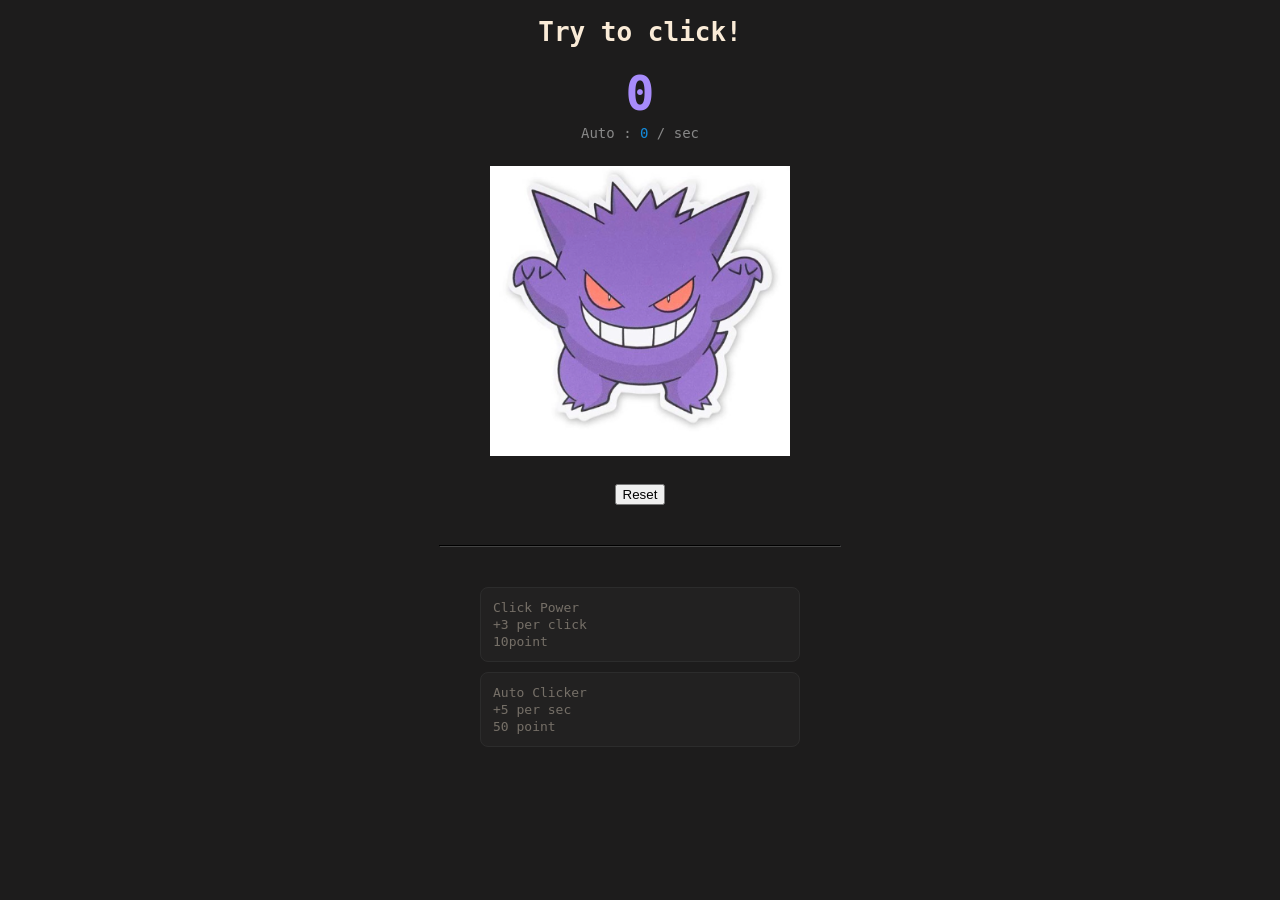
==== game_clicker/index.html @ 7e386078 "pokemon click, now can play demo" ====
<!doctype html>
<html lang="en">
  <head>
    <meta charset="UTF-8" />
    <meta name="viewport" content="width=device-width, initial-scale=1.0" />
    <title>My Clicker</title>
    <link rel="stylesheet" href="style.css" />
  </head>
  <body>
    <h1>Try to click!</h1>

    <div id="stats">
      <p id="score">0</p>
      <p id="auto-info">Auto : <span id="auto">0</span> / sec</p>
    </div>

    <div id="click-area">
      <button id="clickerpic">
        <img id="clickerpic-img" src="img/gengar01.png" alt="gengar1" />
      </button>
    </div>

    <div id="layout-btn">
      <button id="reset">Reset</button>
    </div>

<hr>

    <div class="upgrade-list">
      <button class="upgrade-item" id="upgrade">
        <span class="item-name">Click Power</span>
        <span class="item-desc">+3 per click</span>
        <span class="item-cost"><span id="cost">10 </span>point</span>
      </button>

      <button class="upgrade-item" id="buy-auto">
        <span class="item-name">Auto Clicker</span>
        <span class="item-desc">+5 per sec</span>
        <span class="item-cost"><span id="auto-cost">50</span> point</span>
      </button>
    </div>

    <script src="script.js"></script>
  </body>
</html>
---- game_clicker/style.css ----
body {
  text-align: center;
  font-family: monospace;
  background-color: rgb(29, 28, 28);
  color: antiquewhite;
  
}


#clickerpic {
  width: 300px;
  height: 300px;
  border: none;
  background: none;
  padding: 0;
  cursor: pointer;
}

#clickerpic-img {
  width: 100%;
  height: 100%;
  object-fit: contain;
  display: block;
  user-select: none;
  -webkit-user-drag: none;
}

#click-area {
    position: relative;
    display: inline-block;
}

.float-num {
    position: absolute;
    pointer-events: none;
    font-weight: 600;
    font-size: 20px;
    color: rgb(232, 222, 222);
    background-color: #5bdc2d;
    animation: floatUp 1.2s ease-out forwards;
}

@keyframes floatUp {
    from { transform: translateY(0); opacity: 1;}
    to { transform: translateY(-60px);opacity: 0;}
}

#layout-btn {
  margin-top: 20px;
  display: flex;
  gap: 10px;
  justify-content: center;
}


#stats {
  margin-bottom: 20px;
}

#score {
  font-size: 48px;
  font-weight: bold;
  margin: 0;
  color: #a78bfa;
}


#auto-info {
  margin: 4px 0 0;
  color: #888;
  font-size: 14px;
}

#auto {
    color: #138bdc;
}


/* upgrade list */

.upgrade-list {
  display: flex;
  flex-direction: column;
  gap: 10px;
  max-width: 320px;
  margin: 20px auto;
}

.upgrade-item {
  display: flex;
  flex-direction: column;
  align-items: flex-start;
  gap: 2px;
  padding: 12px;
  background: #2a2a2a;
  border: 1px solid #444;
  border-radius: 8px;
  color: inherit;
  font: inherit;
  cursor: pointer;
  text-align: left;
}

.upgrade-item:hover:not(:disabled) {
  border-color: #a78bfa;
}

.upgrade-item:disabled {
  opacity: 0.4;
  cursor: not-allowed;
}

hr {
  margin: 40px auto;
  max-width: 400px;
  border-color: #444;
}
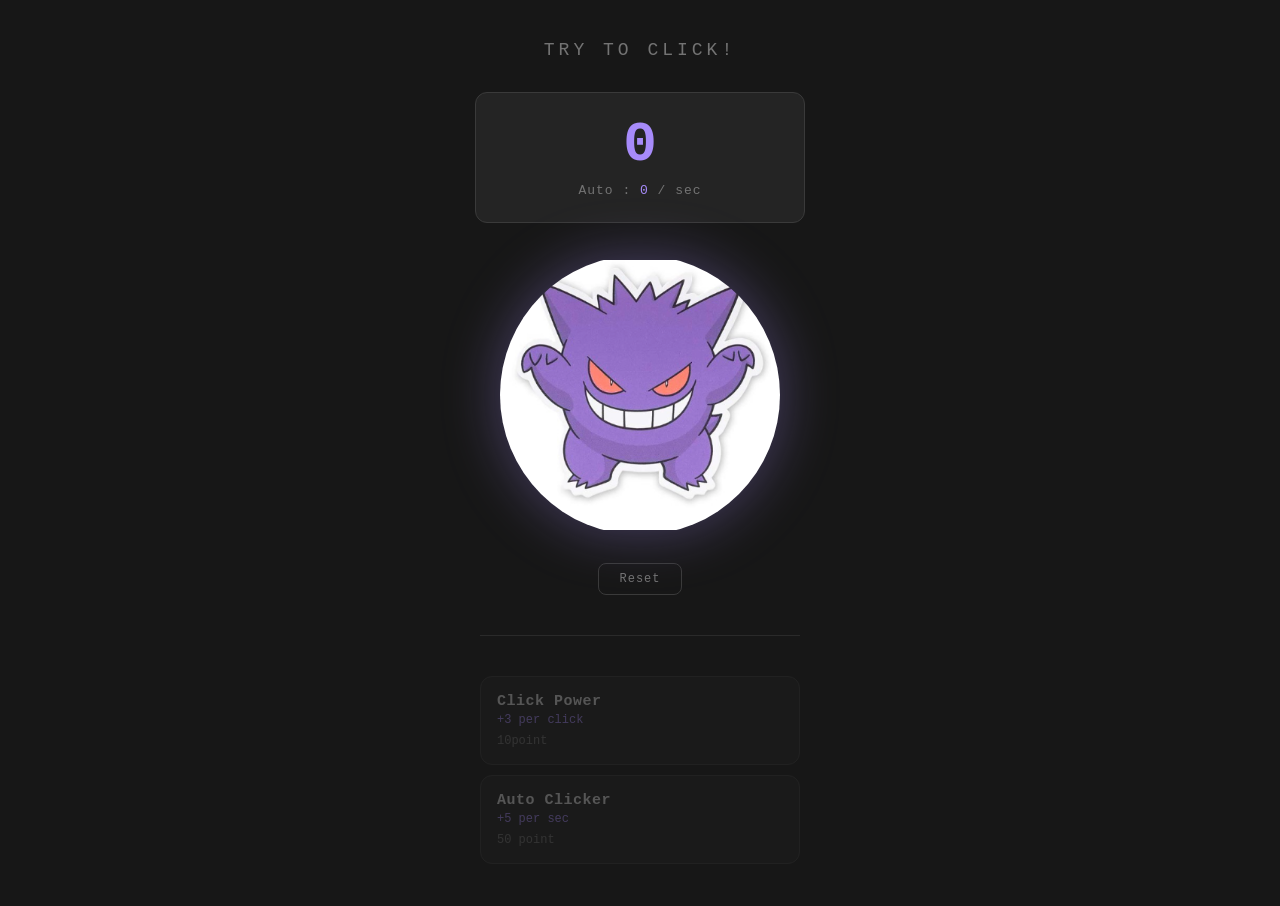
==== commit 717cae5c: "edit box border" ====
--- a/game_clicker/index.html
+++ b/game_clicker/index.html
@@ -30,7 +30,7 @@
       <button class="upgrade-item" id="upgrade">
         <span class="item-name">Click Power</span>
         <span class="item-desc">+3 per click</span>
-        <span class="item-cost"><span id="cost">10 </span>point</span>
+        <span class="item-cost"><span id="cost">10</span>point</span>
       </button>
 
       <button class="upgrade-item" id="buy-auto">
--- a/game_clicker/style.css
+++ b/game_clicker/style.css
@@ -1,19 +1,70 @@
 body {
   text-align: center;
   font-family: monospace;
-  background-color: rgb(29, 28, 28);
-  color: antiquewhite;
-  
+  background: #171717;
+  color: #e5e5e5;
+  margin: 0;
+  padding: 40px 20px;
 }
 
+h1 {
+  font-size: 18px;
+  font-weight: 400;
+  letter-spacing: 4px;
+  text-transform: uppercase;
+  color: #737373;
+  margin: 0 0 32px;
+}
+
+/* stats */
+
+#stats {
+  background: #242424;
+  border: 1px solid #3a3a3a;
+  border-radius: 12px;
+  padding: 24px;
+  max-width: 280px;
+  margin: 0 auto 32px;
+}
+
+#score {
+  font-size: 56px;
+  font-weight: bold;
+  line-height: 1;
+  margin: 0;
+  color: #a78bfa;
+}
+
+#auto-info {
+  margin: 10px 0 0;
+  color: #737373;
+  font-size: 13px;
+  letter-spacing: 1px;
+}
+
+#auto {
+  color: #a78bfa;
+}
+
+/* clicker */
+
+#click-area {
+  position: relative;
+  display: inline-block;
+}
 
 #clickerpic {
-  width: 300px;
-  height: 300px;
+  width: 280px;
+  height: 280px;
   border: none;
   background: none;
   padding: 0;
   cursor: pointer;
+  transition: transform 0.1s ease;
+}
+
+#clickerpic:active {
+  transform: scale(0.94);
 }
 
 #clickerpic-img {
@@ -23,58 +74,58 @@
   display: block;
   user-select: none;
   -webkit-user-drag: none;
-}
-
-#click-area {
-    position: relative;
-    display: inline-block;
+  filter: drop-shadow(0 0 28px rgba(167, 139, 250, 0.35));
+  border-radius: 100%;
 }
 
 .float-num {
-    position: absolute;
-    pointer-events: none;
-    font-weight: 600;
-    font-size: 20px;
-    color: rgb(232, 222, 222);
-    background-color: #5bdc2d;
-    animation: floatUp 1.2s ease-out forwards;
+  position: absolute;
+  pointer-events: none;
+  font-weight: 700;
+  font-size: 20px;
+  color: #a78bfa;
+  text-shadow: 0 0 8px rgba(167, 139, 250, 0.6);
+  animation: floatUp 1.2s ease-out forwards;
 }
 
 @keyframes floatUp {
-    from { transform: translateY(0); opacity: 1;}
-    to { transform: translateY(-60px);opacity: 0;}
+  from { transform: translateY(0); opacity: 1; }
+  to   { transform: translateY(-70px); opacity: 0; }
 }
 
+/* buttons */
+
 #layout-btn {
-  margin-top: 20px;
+  margin-top: 24px;
   display: flex;
   gap: 10px;
   justify-content: center;
 }
 
-
-#stats {
-  margin-bottom: 20px;
+#reset {
+  padding: 8px 20px;
+  background: none;
+  border: 1px solid #3a3a3a;
+  border-radius: 8px;
+  color: #737373;
+  font: inherit;
+  font-size: 12px;
+  letter-spacing: 1px;
+  cursor: pointer;
+  transition: all 0.15s ease;
 }
 
-#score {
-  font-size: 48px;
-  font-weight: bold;
-  margin: 0;
-  color: #a78bfa;
+#reset:hover {
+  border-color: #737373;
+  color: #e5e5e5;
 }
 
-
-#auto-info {
-  margin: 4px 0 0;
-  color: #888;
-  font-size: 14px;
+hr {
+  margin: 40px auto;
+  max-width: 320px;
+  border: none;
+  border-top: 1px solid #2a2a2a;
 }
-
-#auto {
-    color: #138bdc;
-}
-
 
 /* upgrade list */
 
@@ -83,35 +134,52 @@
   flex-direction: column;
   gap: 10px;
   max-width: 320px;
-  margin: 20px auto;
+  margin: 0 auto;
 }
 
 .upgrade-item {
   display: flex;
   flex-direction: column;
   align-items: flex-start;
-  gap: 2px;
-  padding: 12px;
-  background: #2a2a2a;
-  border: 1px solid #444;
-  border-radius: 8px;
+  gap: 3px;
+  padding: 16px;
+  background: #242424;
+  border: 1px solid #3a3a3a;
+  border-radius: 12px;
   color: inherit;
   font: inherit;
+  text-align: left;
   cursor: pointer;
-  text-align: left;
+  transition: all 0.15s ease;
 }
 
 .upgrade-item:hover:not(:disabled) {
   border-color: #a78bfa;
+  background: #2a2a2a;
+}
+
+.upgrade-item:active:not(:disabled) {
+  transform: scale(0.98);
 }
 
 .upgrade-item:disabled {
-  opacity: 0.4;
+  opacity: 0.3;
   cursor: not-allowed;
 }
 
-hr {
-  margin: 40px auto;
-  max-width: 400px;
-  border-color: #444;
+.item-name {
+  font-size: 15px;
+  font-weight: 700;
+  letter-spacing: 0.5px;
+}
+
+.item-desc {
+  font-size: 12px;
+  color: #a78bfa;
+}
+
+.item-cost {
+  font-size: 12px;
+  color: #737373;
+  margin-top: 4px;
 }
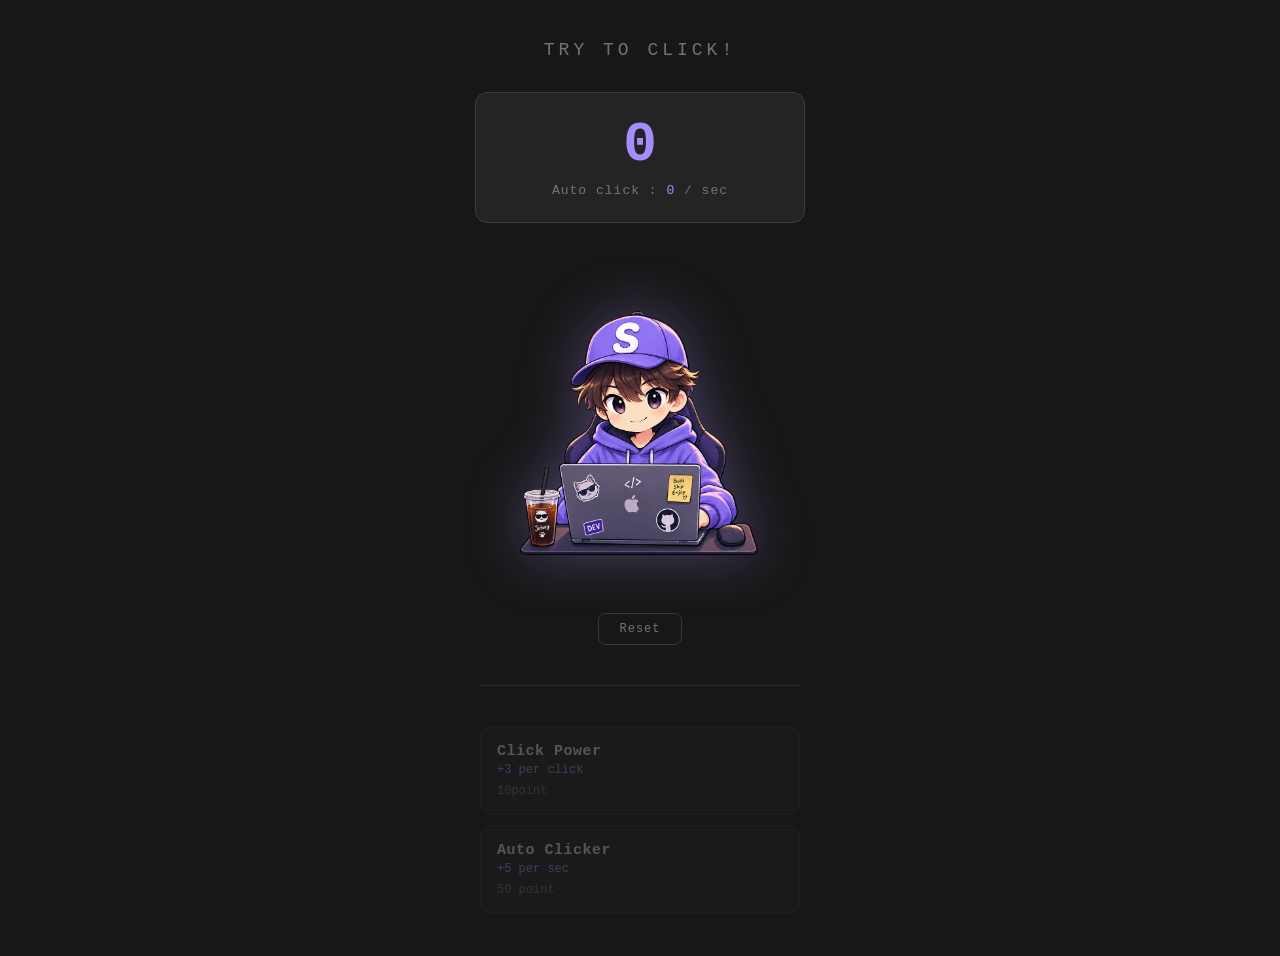
==== commit 3e6cf9b7: "use myOwn img" ====
--- a/game_clicker/index.html
+++ b/game_clicker/index.html
@@ -11,12 +11,12 @@
 
     <div id="stats">
       <p id="score">0</p>
-      <p id="auto-info">Auto : <span id="auto">0</span> / sec</p>
+      <p id="auto-info">Auto click : <span id="auto">0</span> / sec</p>
     </div>
 
     <div id="click-area">
       <button id="clickerpic">
-        <img id="clickerpic-img" src="img/gengar01.png" alt="gengar1" />
+        <img id="clickerpic-img" src="img/s1.png" alt="gengar1" />
       </button>
     </div>
 
--- a/game_clicker/style.css
+++ b/game_clicker/style.css
@@ -54,8 +54,8 @@
 }
 
 #clickerpic {
-  width: 280px;
-  height: 280px;
+  width: 260px;
+  height: 330px;
   border: none;
   background: none;
   padding: 0;
@@ -75,7 +75,7 @@
   user-select: none;
   -webkit-user-drag: none;
   filter: drop-shadow(0 0 28px rgba(167, 139, 250, 0.35));
-  border-radius: 100%;
+  border-radius: 15%;
 }
 
 .float-num {
@@ -83,7 +83,7 @@
   pointer-events: none;
   font-weight: 700;
   font-size: 20px;
-  color: #a78bfa;
+  color: #2eea4a;
   text-shadow: 0 0 8px rgba(167, 139, 250, 0.6);
   animation: floatUp 1.2s ease-out forwards;
 }
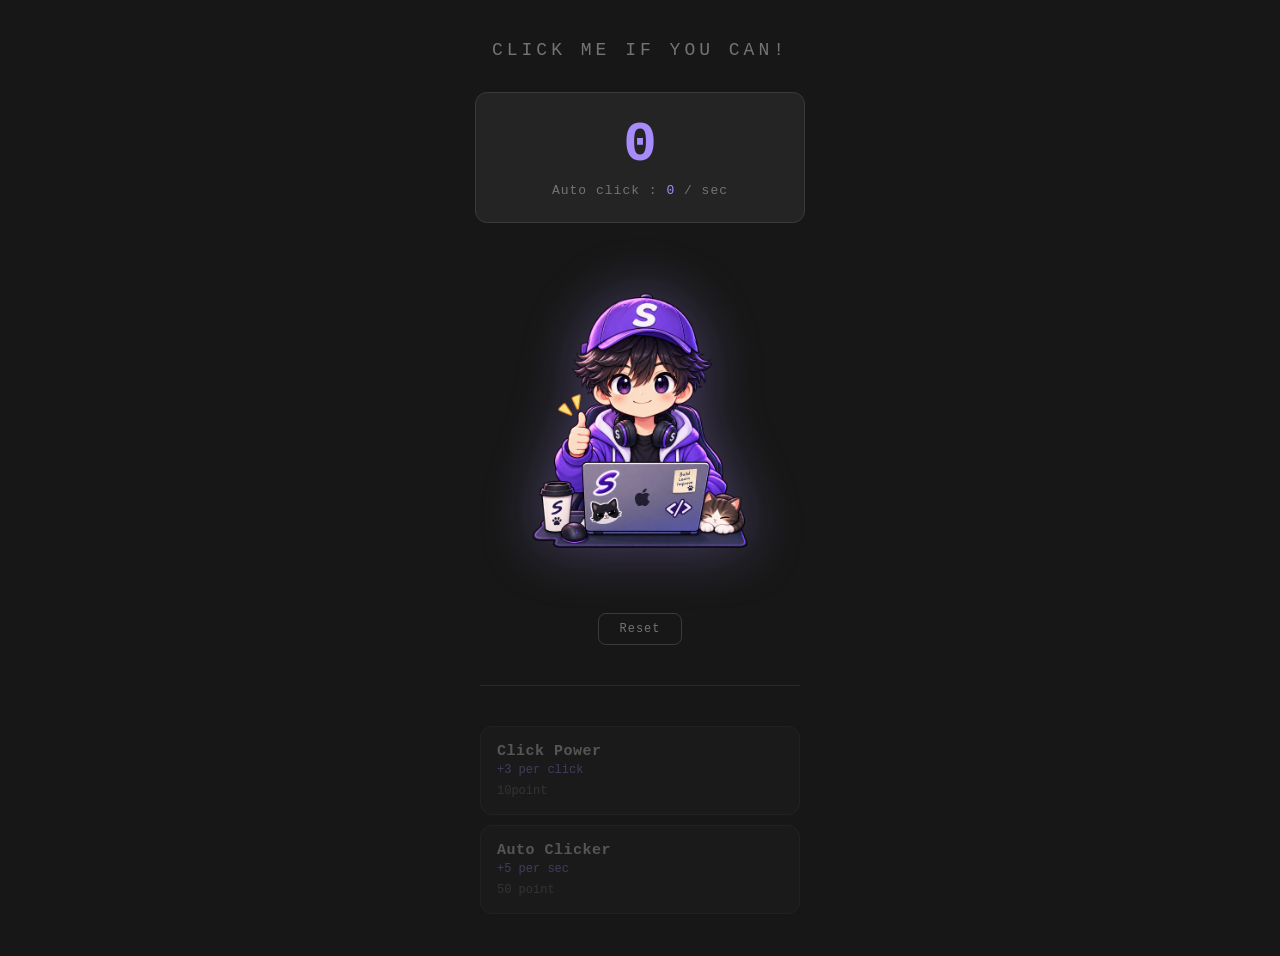
==== commit 26a42893: "edit function" ====
--- a/game_clicker/index.html
+++ b/game_clicker/index.html
@@ -7,7 +7,7 @@
     <link rel="stylesheet" href="style.css" />
   </head>
   <body>
-    <h1>Try to click!</h1>
+    <h1>click me if you can!</h1>
 
     <div id="stats">
       <p id="score">0</p>
@@ -16,7 +16,7 @@
 
     <div id="click-area">
       <button id="clickerpic">
-        <img id="clickerpic-img" src="img/s1.png" alt="gengar1" />
+        <img id="clickerpic-img" src="img/s0.png" alt="gengar1" />
       </button>
     </div>
 
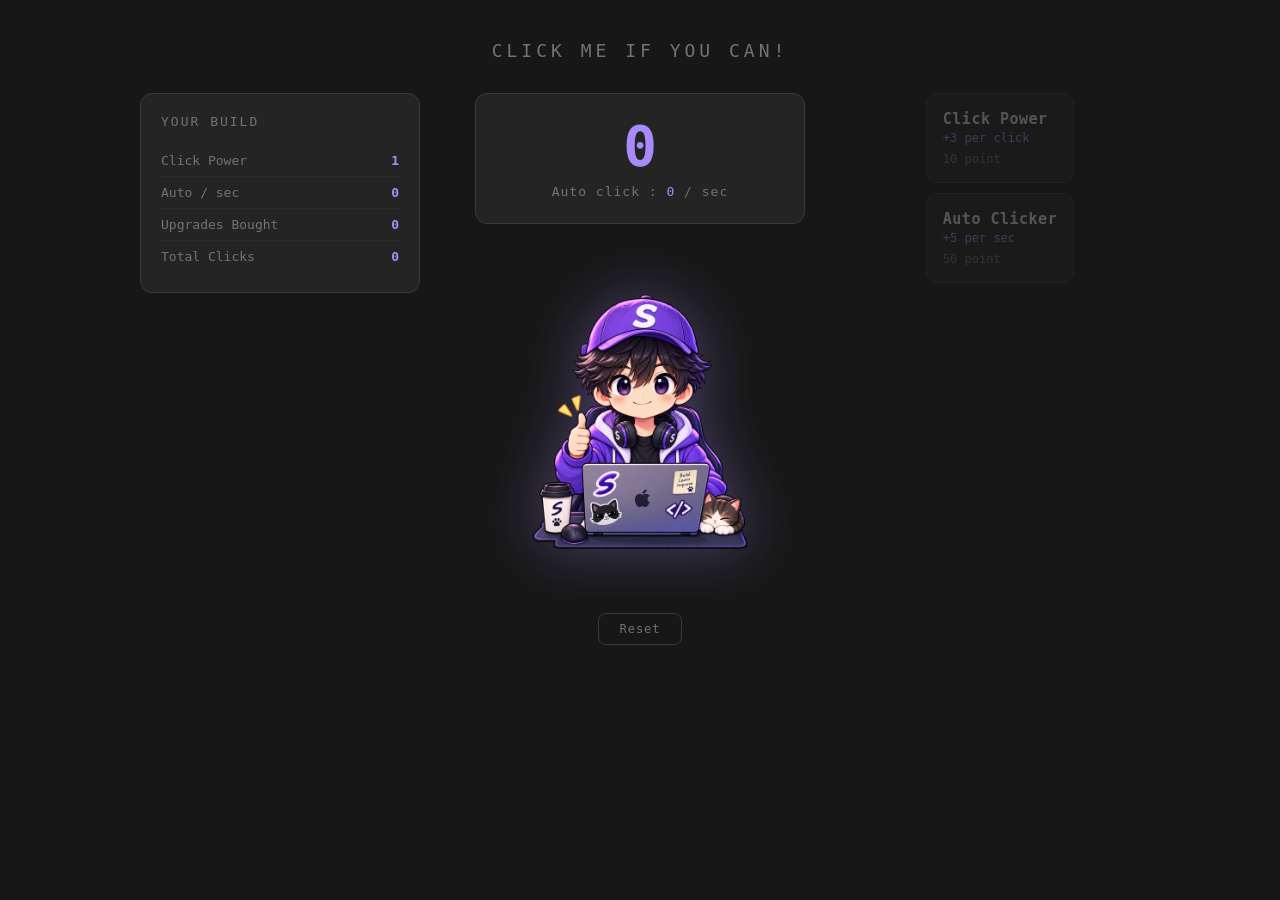
==== commit 43d5944b: "grid layout" ====
--- a/game_clicker/index.html
+++ b/game_clicker/index.html
@@ -9,35 +9,53 @@
   <body>
     <h1>click me if you can!</h1>
 
-    <div id="stats">
-      <p id="score">0</p>
-      <p id="auto-info">Auto click : <span id="auto">0</span> / sec</p>
-    </div>
+    <div class="game-wrap">
+      <div class="stat-panel">
+        <h2>Your Build</h2>
+        <div class="stat-row">
+          <span>Click Power</span><span id="stat-power">1</span>
+        </div>
+        <div class="stat-row">
+          <span>Auto / sec</span><span id="stat-auto">0</span>
+        </div>
+        <div class="stat-row">
+          <span>Upgrades Bought</span><span id="stat-bought">0</span>
+        </div>
+        <div class="stat-row">
+          <span>Total Clicks</span><span id="stat-clicks">0</span>
+        </div>
+      </div>
 
-    <div id="click-area">
-      <button id="clickerpic">
-        <img id="clickerpic-img" src="img/s0.png" alt="gengar1" />
-      </button>
-    </div>
+      <div class="center-col">
+        <div id="stats">
+          <p id="score">0</p>
+          <p id="auto-info">Auto click : <span id="auto">0</span> / sec</p>
+        </div>
 
-    <div id="layout-btn">
-      <button id="reset">Reset</button>
-    </div>
+        <div id="click-area">
+          <button id="clickerpic">
+            <img id="clickerpic-img" src="img/s0.png" alt="dev" />
+          </button>
+        </div>
 
-<hr>
+        <div id="layout-btn">
+          <button id="reset">Reset</button>
+        </div>
+      </div>
 
-    <div class="upgrade-list">
-      <button class="upgrade-item" id="upgrade">
-        <span class="item-name">Click Power</span>
-        <span class="item-desc">+3 per click</span>
-        <span class="item-cost"><span id="cost">10</span>point</span>
-      </button>
+      <div class="upgrade-list">
+        <button class="upgrade-item" id="upgrade">
+          <span class="item-name">Click Power</span>
+          <span class="item-desc">+3 per click</span>
+          <span class="item-cost"><span id="cost">10</span> point</span>
+        </button>
 
-      <button class="upgrade-item" id="buy-auto">
-        <span class="item-name">Auto Clicker</span>
-        <span class="item-desc">+5 per sec</span>
-        <span class="item-cost"><span id="auto-cost">50</span> point</span>
-      </button>
+        <button class="upgrade-item" id="buy-auto">
+          <span class="item-name">Auto Clicker</span>
+          <span class="item-desc">+5 per sec</span>
+          <span class="item-cost"><span id="auto-cost">50</span> point</span>
+        </button>
+      </div>
     </div>
 
     <script src="script.js"></script>
--- a/game_clicker/style.css
+++ b/game_clicker/style.css
@@ -182,4 +182,57 @@
   font-size: 12px;
   color: #737373;
   margin-top: 4px;
+}
+
+/*  จัดกล่อง stat ปุ่มreset รูป */
+.game-wrap {
+  display: grid;
+  grid-template-columns: 1fr 1.4fr 1fr;
+  gap: 24px;
+  max-width: 1000px;
+  margin: 0 auto;
+  align-items: start;
+}
+
+@media (max-width: 800px) {
+  .game-wrap { grid-template-columns: 1fr; }
+}
+
+.stat-panel {
+  background: #242424;
+  border: 1px solid #3a3a3a;
+  border-radius: 12px;
+  padding: 20px;
+  text-align: left;
+}
+
+.stat-panel h2 {
+  font-size: 13px;
+  font-weight: 400;
+  letter-spacing: 2px;
+  text-transform: uppercase;
+  color: #737373;
+  margin: 0 0 16px;
+}
+
+.stat-row {
+  display: flex;
+  justify-content: space-between;
+  padding: 8px 0;
+  border-bottom: 1px solid #2a2a2a;
+  font-size: 13px;
+  color: #737373;
+}
+
+.stat-row:last-child {
+  border-bottom: none;
+}
+
+.stat-row span:last-child {
+  color: #a78bfa;
+  font-weight: 700;
+}
+
+.upgrade-list {
+  max-width: none;
 }
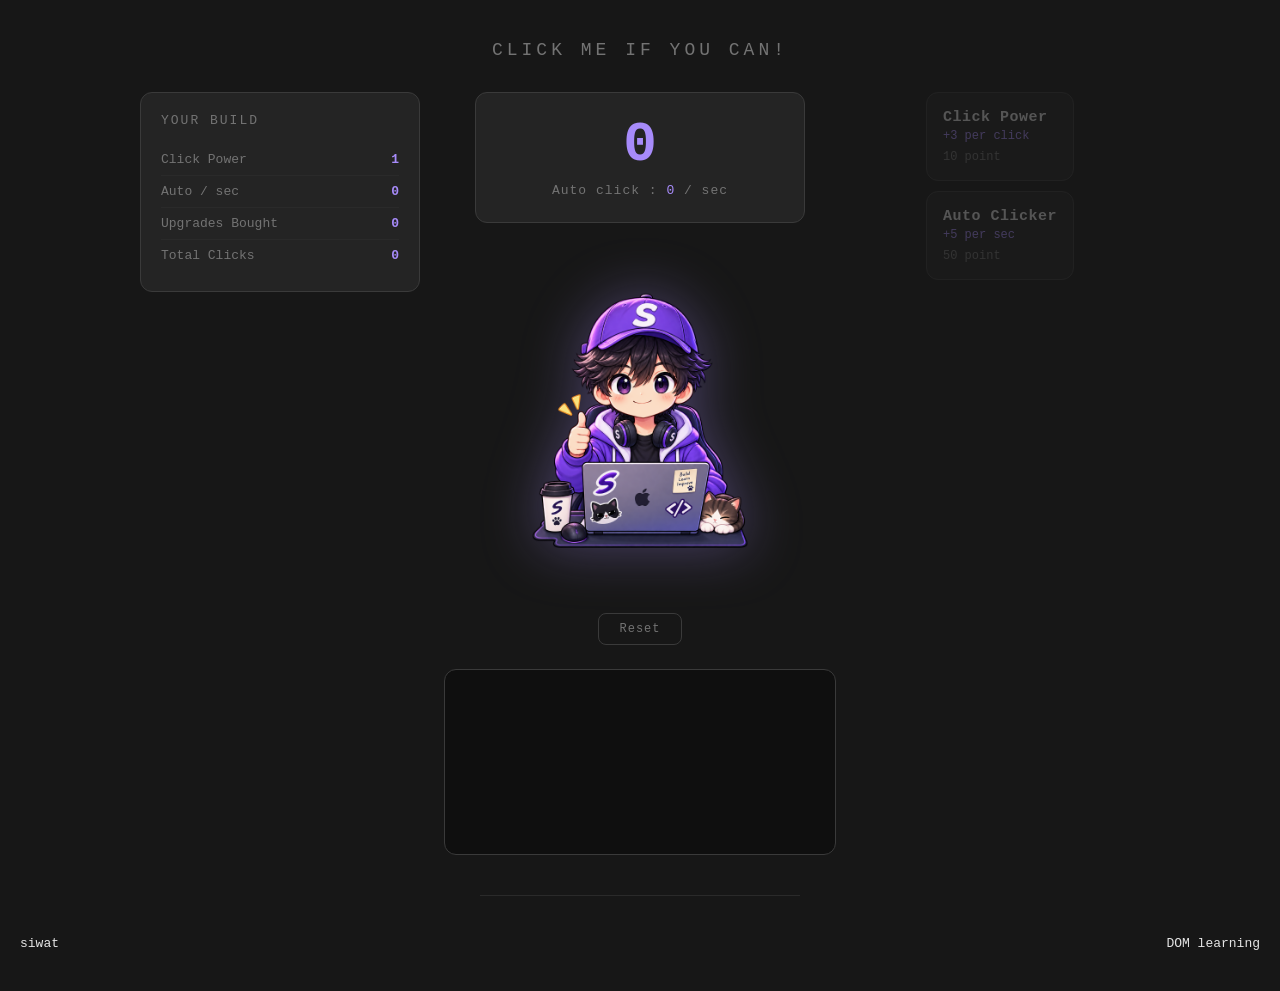
==== commit cfc4411b: "footer add" ====
--- a/game_clicker/index.html
+++ b/game_clicker/index.html
@@ -41,6 +41,8 @@
         <div id="layout-btn">
           <button id="reset">Reset</button>
         </div>
+
+        <div id="terminal"></div>
       </div>
 
       <div class="upgrade-list">
@@ -58,6 +60,14 @@
       </div>
     </div>
 
+
     <script src="script.js"></script>
   </body>
+<footer>
+  <hr>
+  <div class="footer-row">
+    <span>siwat</span>
+    <span>DOM learning</span>
+  </div>
+</footer>
 </html>
--- a/game_clicker/style.css
+++ b/game_clicker/style.css
@@ -47,6 +47,7 @@
 }
 
 /* clicker */
+
 
 #click-area {
   position: relative;
@@ -83,10 +84,12 @@
   pointer-events: none;
   font-weight: 700;
   font-size: 20px;
-  color: #2eea4a;
   text-shadow: 0 0 8px rgba(167, 139, 250, 0.6);
   animation: floatUp 1.2s ease-out forwards;
 }
+
+.click-num { color: #2eea4a; }
+.auto-num  { color: #ff6ec7; }
 
 @keyframes floatUp {
   from { transform: translateY(0); opacity: 1; }
@@ -235,4 +238,36 @@
 
 .upgrade-list {
   max-width: none;
+}
+
+
+/* log box */
+
+#terminal {
+  height: 160px;
+  overflow-y: auto;
+  background: #0f0f0f;
+  border: 1px solid #3a3a3a;
+  border-radius: 12px;
+  padding: 12px 16px;
+  margin-top: 24px;
+  text-align: left;
+  font-size: 12px;
+  color: #4ade80;
+}
+
+.log-line {
+  animation: fadeIn 0.3s ease-out;
+  padding: 1px 0;
+}
+
+@keyframes fadeIn {
+  from { opacity: 0; transform: translateX(-8px); }
+  to   { opacity: 1; transform: translateX(0); }
+}
+
+
+.footer-row {
+  display: flex;
+  justify-content: space-between;
 }
